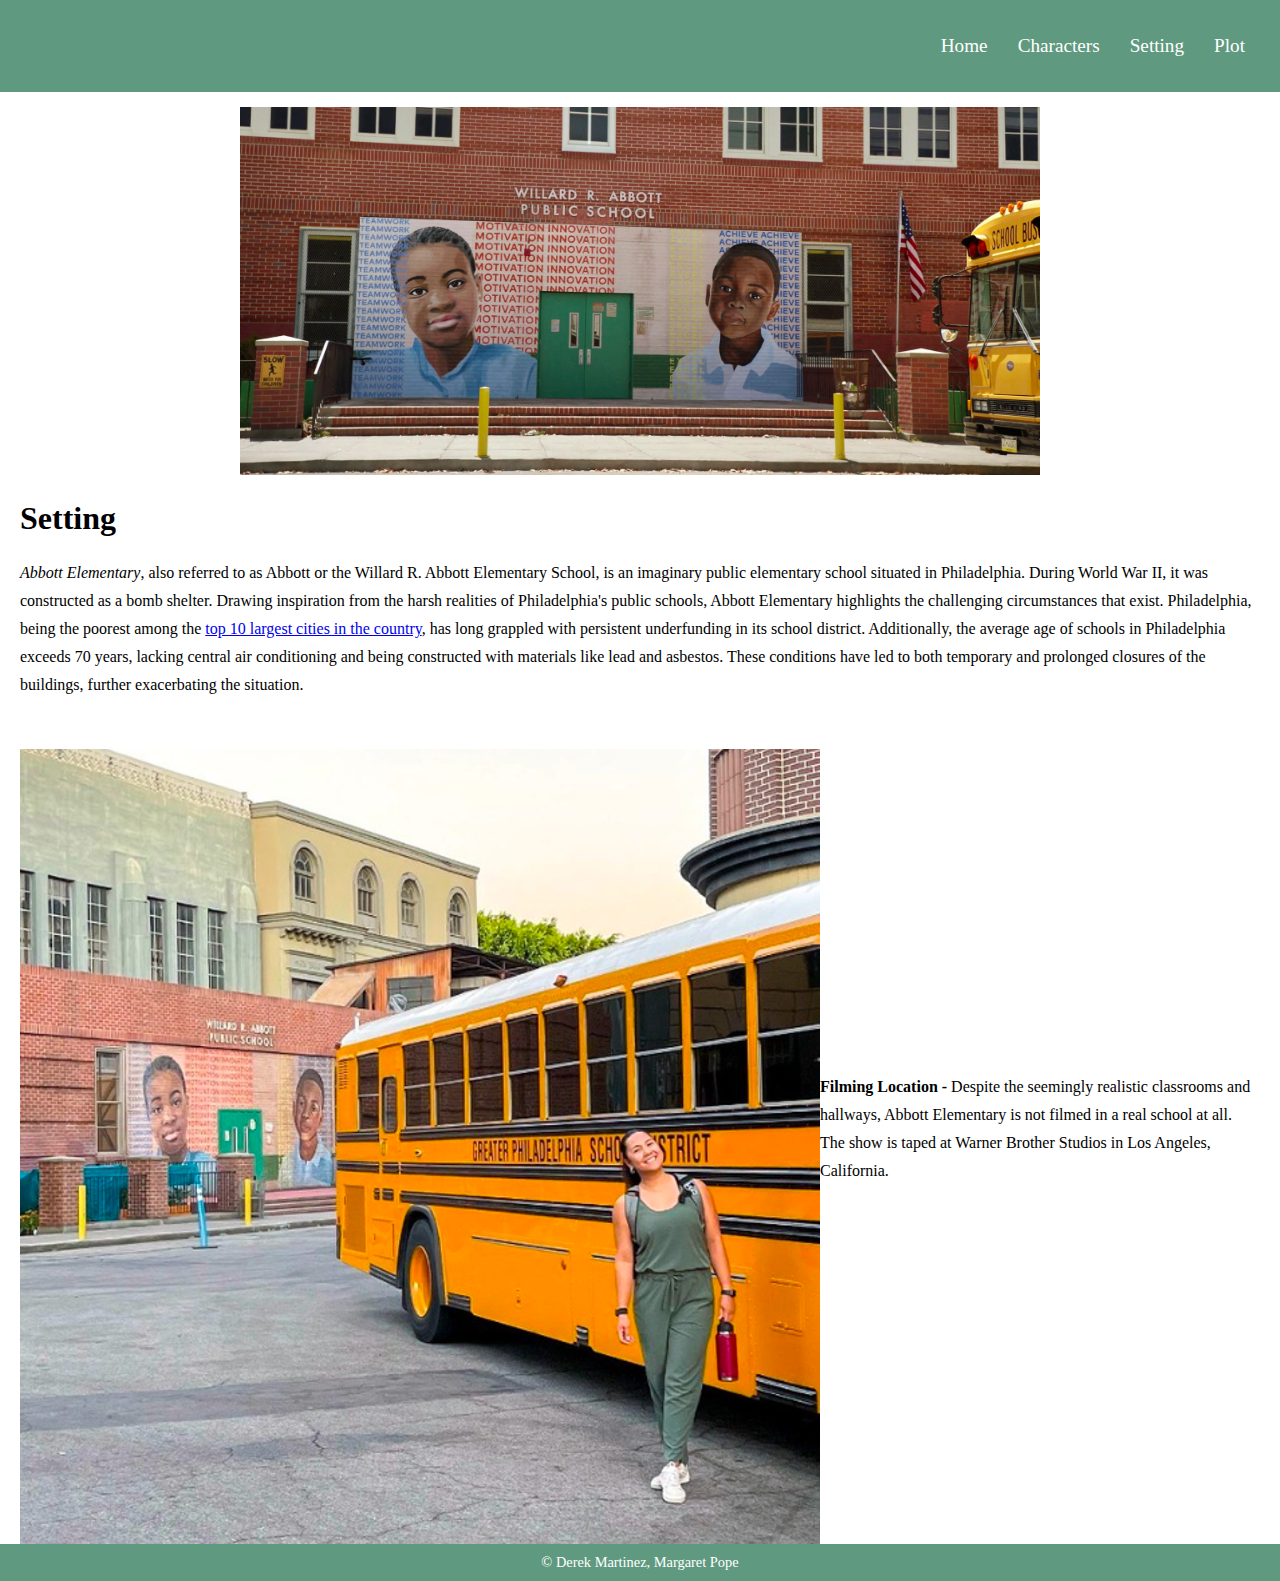
==== characters.html @ 4ed56764 "add characters.html" ====
<!DOCTYPE html>
<html lang="en">
<head>
    <meta charset="UTF-8">
    <meta name="viewport" content="width=device-width, initial-scale=1.0">
    <link rel="stylesheet" href="style.css">
    <title>Abbott Elementary - Setting</title>
</head>
<body class="body">
    <header class="header">
        <nav class="header__nav">
            <a class="header__link" href="http://127.0.0.1:5500/AbbottElementary/home.html#">Home</a>
            <a class="header__link" href="#">Characters</a>
            <a class="header__link" href="http://127.0.0.1:5500/AbbottElementary/setting.html#">Setting</a>
            <a class="header__link" href="#">Plot</a>
        </nav>
    </header>
    <main class="main">
        <section>
            <img class="img__primary" src="abott-elementary-setting.png" alt="Abbott Elementary">
             
        </section> 
        <article class="article">
            <h1>Setting</h1>
            <p class="article__p"><em>Abbott Elementary</em>, also referred to as Abbott or the Willard R. Abbott Elementary School, is an imaginary public elementary school situated in Philadelphia. During World War II, it was constructed as a bomb shelter. Drawing inspiration from the harsh realities of Philadelphia's public schools, Abbott Elementary highlights the challenging circumstances that exist. Philadelphia, being the poorest among the <a href="#">top 10 largest cities in the country</a>, has long grappled with persistent underfunding in its school district. Additionally, the average age of schools in Philadelphia exceeds 70 years, lacking central air conditioning and being constructed with materials like lead and asbestos. These conditions have led to both temporary and prolonged closures of the buildings, further exacerbating the situation. </p>
            <div class="container">
            <img class="img__secondary" src="abbott-filming-set.png" alt="random image">
            <p class="article__p"><b>Filming Location - </b>Despite the seemingly realistic classrooms and hallways, Abbott Elementary is not filmed in a real school at all. The show is taped at Warner Brother Studios in Los Angeles, California.</p>
        </div>
        </article>    
    </main>
    <footer class="footer"> &copy Derek Martinez, Margaret Pope</footer>
</body>
</html>
---- style.css ----
:root {
    --background-color: #5F9A80;
    --background-color-light: white;
    --text-light: white;
    --link-hover: #FFFFA7;
}

.body {
    display: flex;
    flex-direction: column;
    font-family: Georgia, 'Times New Roman', Times, serif;
    min-height: 100vh;
    margin: 0;
}

.header {
    background-color: var(--background-color);
    padding: 20px;
    font-size: 1.2rem;
}

.header__nav {
    display: flex;
    justify-content: flex-end; /* Updated: align links to the right */
    margin-right: auto;
    margin-bottom: auto;
}

.header__link {
    text-decoration: none;
    color: var(--text-light);
    padding: 15px;
    transition: 1000ms;
}

.header__link:hover {
    text-decoration: underline;
    color: var(--link-hover);
}

.layout {
    max-width: 800px;
    margin: 0 auto;
    box-sizing: border-box;
}

.main {
    display: flex;
    flex-direction: column;
    align-items: center;
    padding-top: 15px;
    margin: 0 20px;
}

.main__caption {
    font-size: .6rem;
}
/* BEM classes for links in the paragraphs */
.main__link {
    color: var(--background-color);
    text-decoration: none;
}

.main__link:hover {
    text-decoration: underline;
    background-color: var(--background-color);
    color: white;
}

/* Banner Image */
.img__primary {
    max-width: 100%;
    width: 100%;
    height: auto;
}

.container {
    display: flex;
    align-items: center;
    justify-content: center 
}

/* Images within body floating left to the text */
.img--large {
    float: left;
    max-width: 500px;
    margin: 25px 20px;
    display: flex;
    align-items: center;
    justify-content: center 
}

.img--small {
    float: left;
    max-width: 200px;
    margin: 25px 20px;
    display: flex;
    align-items: center;
    justify-content: center 
}

.article__h1 {
    font-size: 1.3rem;
    text-align: center;
}

.article__p {
    margin-bottom: 50px;
    line-height: 1.75;
}

.footer {
    background-color: var(--background-color);
    color: var(--text-light);
    text-align: center;
    padding: 10px;
    margin-top: auto;
    font-size: 0.9rem;
}

@media (min-width: 800px) {
    .img__primary {
        max-width: 800px;
        width: auto;
    }
}

@media screen and (max-width: 800px) {

.header__link {
    padding: 10px ;
}
    
.header__nav  {
    flex-direction: row;
    justify-content: center;
    align-items: center;
}

.main__caption {
    font-size: 0.5rem;
}

h1 {
    font-size: 1.3rem;
}

p {
    font-size: .8rem;
}

.container {
    display: flex;
    flex-wrap: wrap;
    justify-content: center;
}

.img__secondary {
    float: none;
    display: block;
    margin: none;
}
}
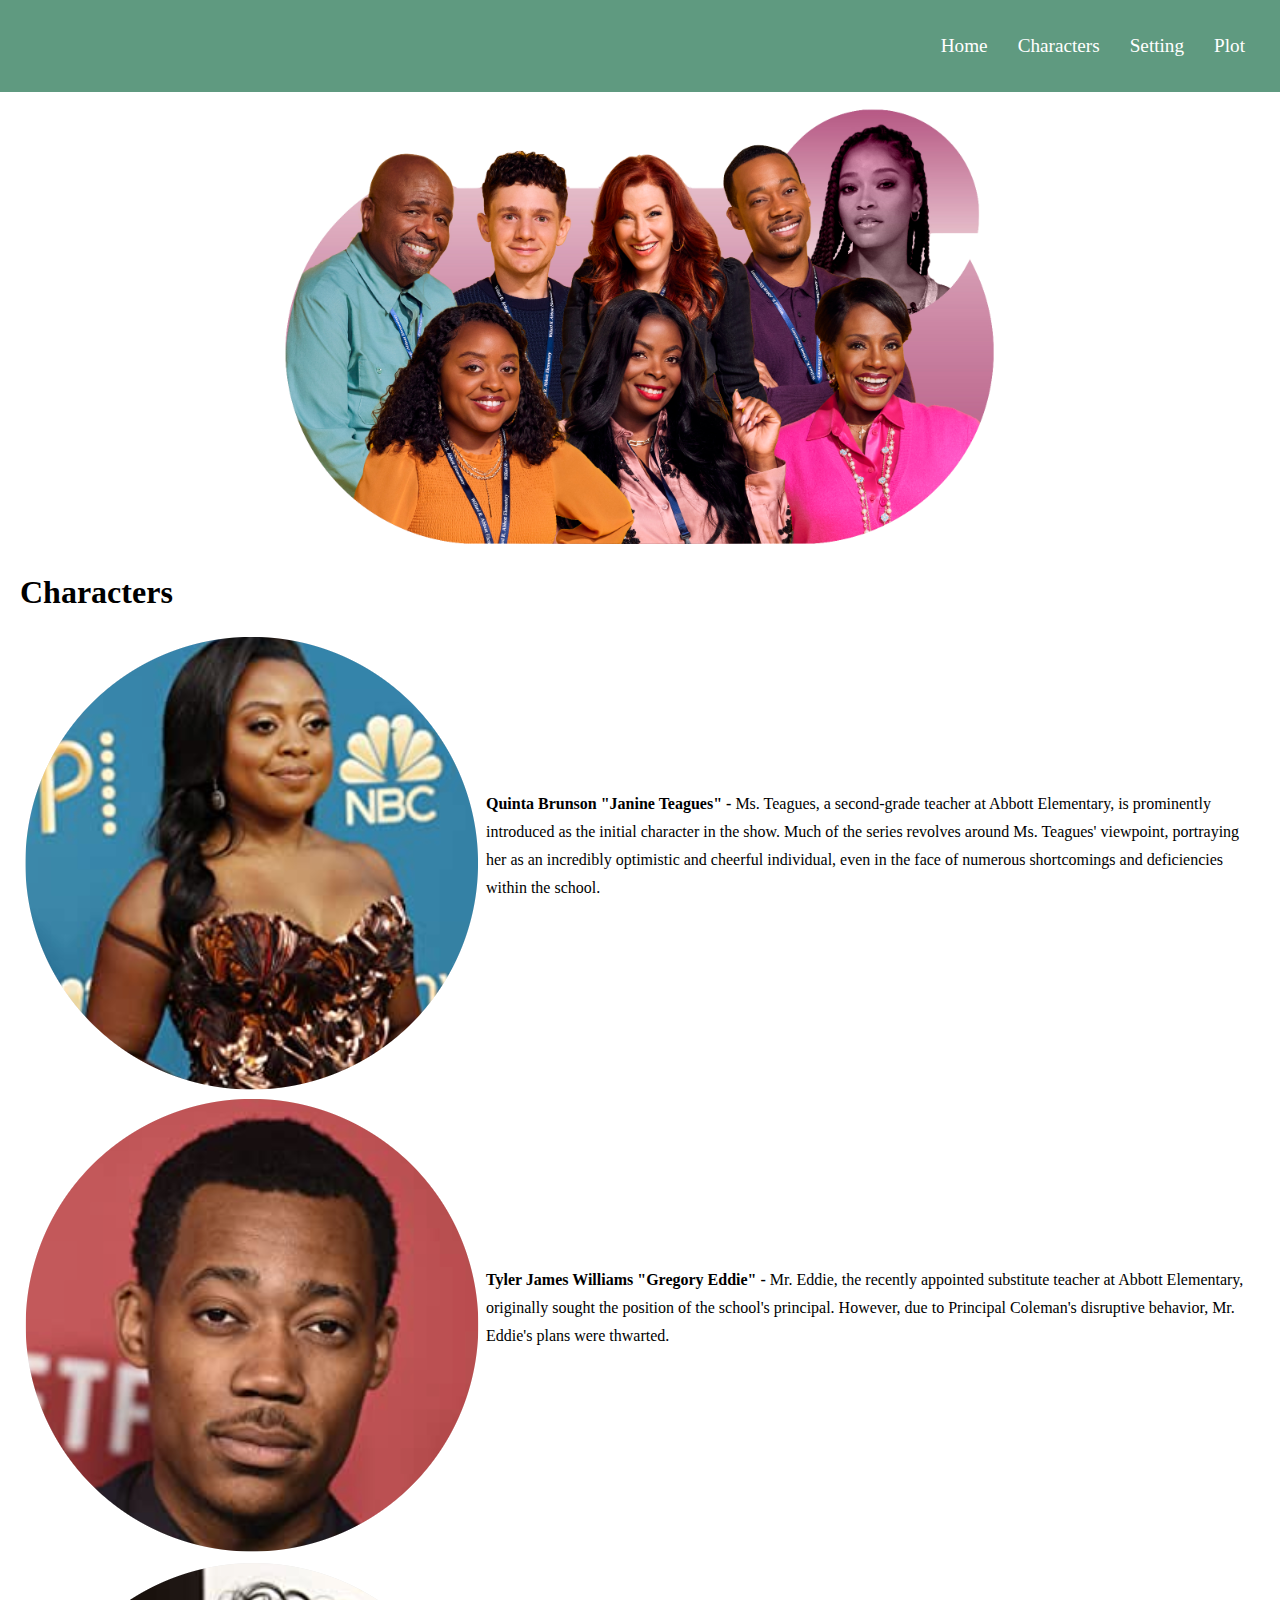
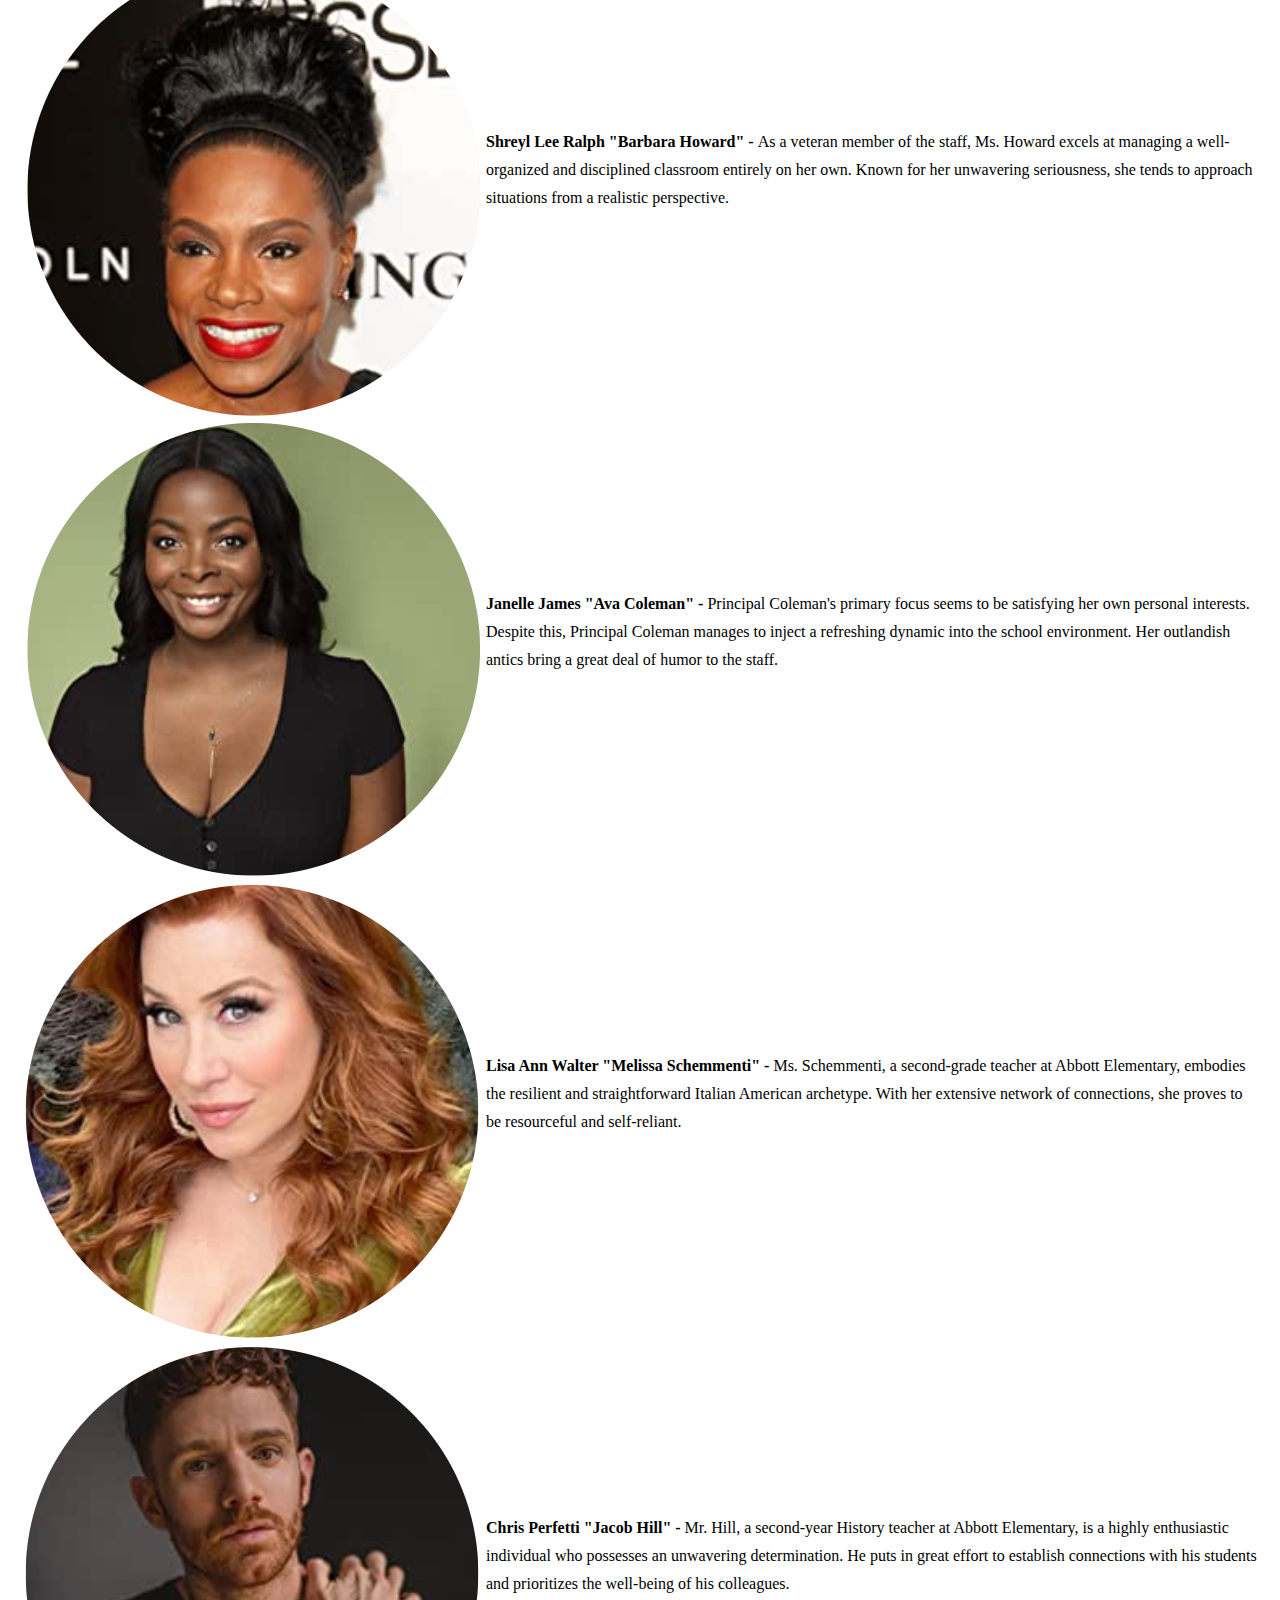
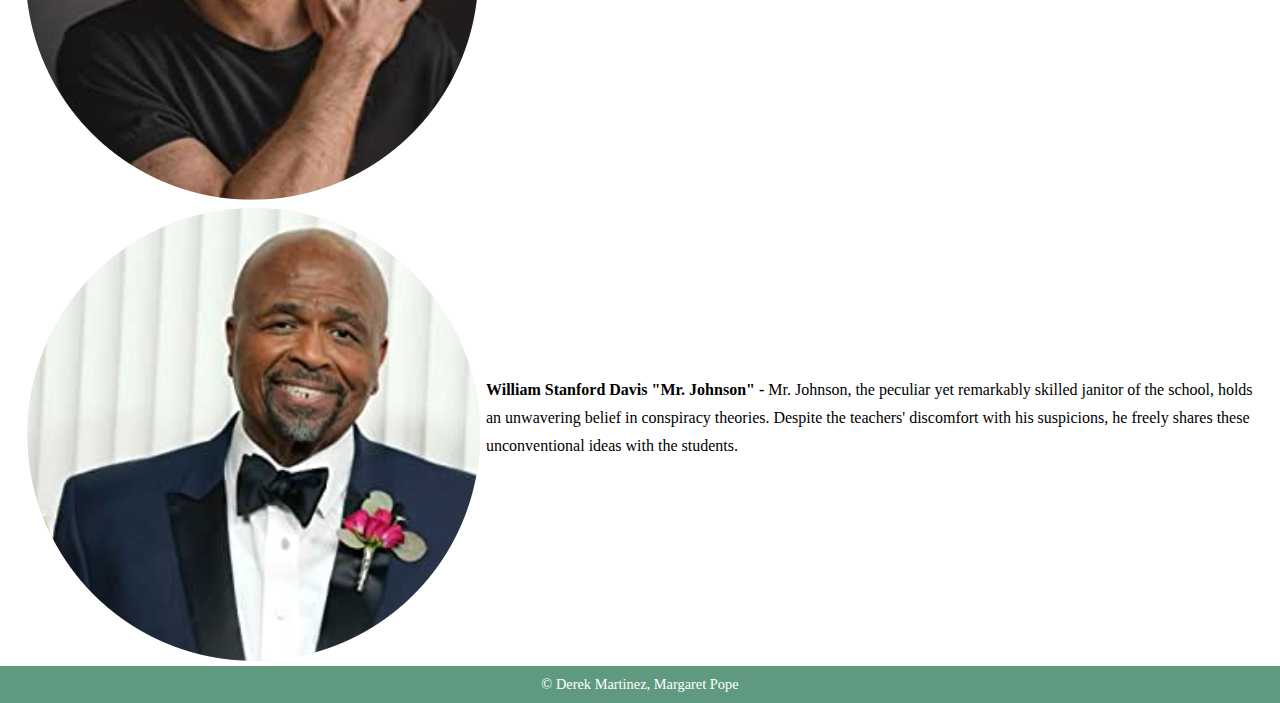
==== commit 923e71be: "add content to characters.html" ====
--- a/characters.html
+++ b/characters.html
@@ -10,23 +10,47 @@
     <header class="header">
         <nav class="header__nav">
             <a class="header__link" href="http://127.0.0.1:5500/AbbottElementary/home.html#">Home</a>
-            <a class="header__link" href="#">Characters</a>
+            <a class="header__link" href="http://127.0.0.1:5500/AbbottElementary/characters.html#">Characters</a>
             <a class="header__link" href="http://127.0.0.1:5500/AbbottElementary/setting.html#">Setting</a>
             <a class="header__link" href="#">Plot</a>
         </nav>
     </header>
     <main class="main">
         <section>
-            <img class="img__primary" src="abott-elementary-setting.png" alt="Abbott Elementary">
+            <img class="img__primary" src="abbott-cast.png" alt="Abbott Elementary">
              
         </section> 
         <article class="article">
-            <h1>Setting</h1>
-            <p class="article__p"><em>Abbott Elementary</em>, also referred to as Abbott or the Willard R. Abbott Elementary School, is an imaginary public elementary school situated in Philadelphia. During World War II, it was constructed as a bomb shelter. Drawing inspiration from the harsh realities of Philadelphia's public schools, Abbott Elementary highlights the challenging circumstances that exist. Philadelphia, being the poorest among the <a href="#">top 10 largest cities in the country</a>, has long grappled with persistent underfunding in its school district. Additionally, the average age of schools in Philadelphia exceeds 70 years, lacking central air conditioning and being constructed with materials like lead and asbestos. These conditions have led to both temporary and prolonged closures of the buildings, further exacerbating the situation. </p>
-            <div class="container">
-            <img class="img__secondary" src="abbott-filming-set.png" alt="random image">
-            <p class="article__p"><b>Filming Location - </b>Despite the seemingly realistic classrooms and hallways, Abbott Elementary is not filmed in a real school at all. The show is taped at Warner Brother Studios in Los Angeles, California.</p>
+            <h1>Characters</h1>
+        <div class="container">
+            <img class="img__secondary" src="quinta-brunson.png" alt="quinta brunson">
+            <p class="article__p"><b> Quinta Brunson "Janine Teagues" - </b>Ms. Teagues, a second-grade teacher at Abbott Elementary, is prominently introduced as the initial character in the show. Much of the series revolves around Ms. Teagues' viewpoint, portraying her as an incredibly optimistic and cheerful individual, even in the face of numerous shortcomings and deficiencies within the school.</p>
         </div>
+        <div class="container">
+            <img class="img__secondary" src="tyler-james-williams.png" alt="tyler james williams">
+            <p class="article__p"><b>Tyler James Williams "Gregory Eddie" - </b>Mr. Eddie, the recently appointed substitute teacher at Abbott Elementary, originally sought the position of the school's principal. However, due to Principal Coleman's disruptive behavior, Mr. Eddie's plans were thwarted.</p>
+        </div>
+        <div class="container">
+            <img class="img__secondary" src="sheryl-lee-ralph.png" alt="sheryl lee ralph">
+            <p class="article__p"><b>Shreyl Lee Ralph "Barbara Howard" - </b>As a veteran member of the staff, Ms. Howard excels at managing a well-organized and disciplined classroom entirely on her own. Known for her unwavering seriousness, she tends to approach situations from a realistic perspective.</p>
+        </div>
+        <div class="container">
+            <img class="img__secondary" src="janelle-james.png" alt="janelle james">
+            <p class="article__p"><b>Janelle James "Ava Coleman" - </b>Principal Coleman's primary focus seems to be satisfying her own personal interests. Despite this, Principal Coleman manages to inject a refreshing dynamic into the school environment. Her outlandish antics bring a great deal of humor to the staff.</p>
+        </div>
+        <div class="container">
+            <img class="img__secondary" src="lisa-ann-walter.png" alt="lisa ann walter">
+            <p class="article__p"><b>Lisa Ann Walter "Melissa Schemmenti" - </b>Ms. Schemmenti, a second-grade teacher at Abbott Elementary, embodies the resilient and straightforward Italian American archetype. With her extensive network of connections, she proves to be resourceful and self-reliant.</p>
+        </div>
+        <div class="container">
+            <img class="img__secondary" src="chris-perfetti.png" alt="chris perfetti">
+            <p class="article__p"><b>Chris Perfetti "Jacob Hill" - </b>Mr. Hill, a second-year History teacher at Abbott Elementary, is a highly enthusiastic individual who possesses an unwavering determination. He puts in great effort to establish connections with his students and prioritizes the well-being of his colleagues.</p>
+        </div>
+        <div class="container">
+            <img class="img__secondary" src="william-stanford-davis.png" alt="william stanford davis">
+            <p class="article__p"><b>William Stanford Davis "Mr. Johnson" - </b>Mr. Johnson, the peculiar yet remarkably skilled janitor of the school, holds an unwavering belief in conspiracy theories. Despite the teachers' discomfort with his suspicions, he freely shares these unconventional ideas with the students. </p>
+        </div>
+        
         </article>    
     </main>
     <footer class="footer"> &copy Derek Martinez, Margaret Pope</footer>
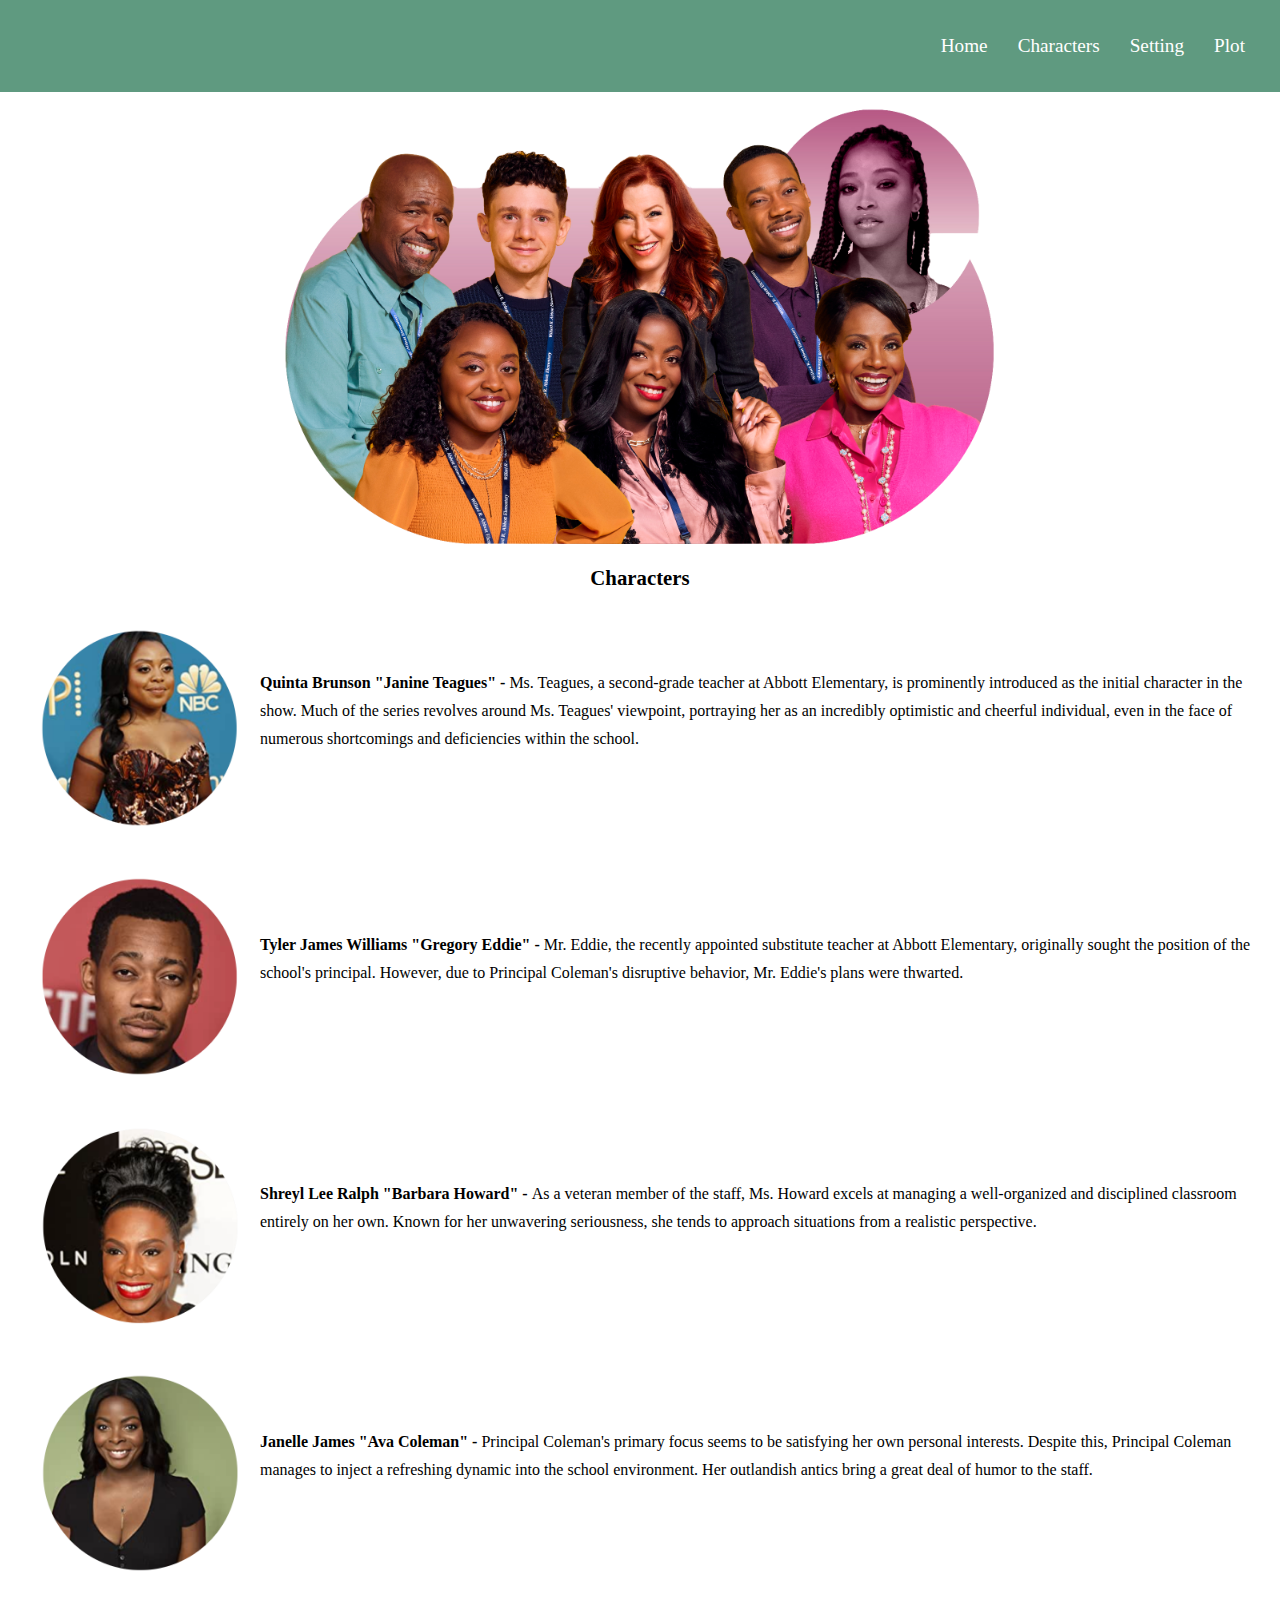
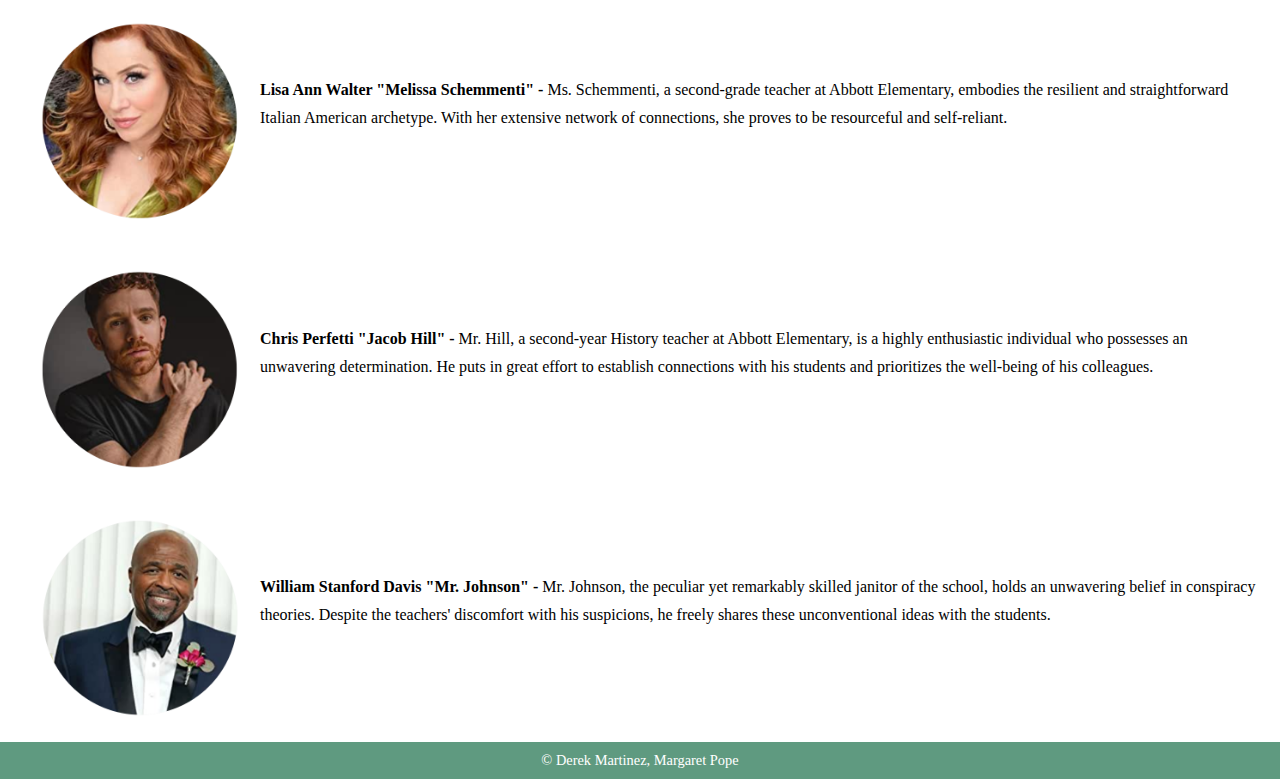
==== commit 59d93492: "minor edits" ====
--- a/characters.html
+++ b/characters.html
@@ -9,48 +9,46 @@
 <body class="body">
     <header class="header">
         <nav class="header__nav">
-            <a class="header__link" href="http://127.0.0.1:5500/AbbottElementary/home.html#">Home</a>
-            <a class="header__link" href="http://127.0.0.1:5500/AbbottElementary/characters.html#">Characters</a>
-            <a class="header__link" href="http://127.0.0.1:5500/AbbottElementary/setting.html#">Setting</a>
-            <a class="header__link" href="#">Plot</a>
+            <a class="header__link" href="home.html">Home</a>
+            <a class="header__link" href="characters.html">Characters</a>
+            <a class="header__link" href="setting.html">Setting</a>
+            <a class="header__link" href="plot.html">Plot</a>
         </nav>
     </header>
     <main class="main">
         <section>
             <img class="img__primary" src="abbott-cast.png" alt="Abbott Elementary">
-             
         </section> 
         <article class="article">
-            <h1>Characters</h1>
+            <h1 class="article__h1">Characters</h1>
         <div class="container">
-            <img class="img__secondary" src="quinta-brunson.png" alt="quinta brunson">
+            <img class="img--small" src="quinta-brunson.png" alt="quinta brunson">
             <p class="article__p"><b> Quinta Brunson "Janine Teagues" - </b>Ms. Teagues, a second-grade teacher at Abbott Elementary, is prominently introduced as the initial character in the show. Much of the series revolves around Ms. Teagues' viewpoint, portraying her as an incredibly optimistic and cheerful individual, even in the face of numerous shortcomings and deficiencies within the school.</p>
         </div>
         <div class="container">
-            <img class="img__secondary" src="tyler-james-williams.png" alt="tyler james williams">
+            <img class="img--small" src="tyler-james-williams.png" alt="tyler james williams">
             <p class="article__p"><b>Tyler James Williams "Gregory Eddie" - </b>Mr. Eddie, the recently appointed substitute teacher at Abbott Elementary, originally sought the position of the school's principal. However, due to Principal Coleman's disruptive behavior, Mr. Eddie's plans were thwarted.</p>
         </div>
         <div class="container">
-            <img class="img__secondary" src="sheryl-lee-ralph.png" alt="sheryl lee ralph">
+            <img class="img--small" src="sheryl-lee-ralph.png" alt="sheryl lee ralph">
             <p class="article__p"><b>Shreyl Lee Ralph "Barbara Howard" - </b>As a veteran member of the staff, Ms. Howard excels at managing a well-organized and disciplined classroom entirely on her own. Known for her unwavering seriousness, she tends to approach situations from a realistic perspective.</p>
         </div>
         <div class="container">
-            <img class="img__secondary" src="janelle-james.png" alt="janelle james">
+            <img class="img--small" src="janelle-james.png" alt="janelle james">
             <p class="article__p"><b>Janelle James "Ava Coleman" - </b>Principal Coleman's primary focus seems to be satisfying her own personal interests. Despite this, Principal Coleman manages to inject a refreshing dynamic into the school environment. Her outlandish antics bring a great deal of humor to the staff.</p>
         </div>
         <div class="container">
-            <img class="img__secondary" src="lisa-ann-walter.png" alt="lisa ann walter">
+            <img class="img--small" src="lisa-ann-walter.png" alt="lisa ann walter">
             <p class="article__p"><b>Lisa Ann Walter "Melissa Schemmenti" - </b>Ms. Schemmenti, a second-grade teacher at Abbott Elementary, embodies the resilient and straightforward Italian American archetype. With her extensive network of connections, she proves to be resourceful and self-reliant.</p>
         </div>
         <div class="container">
-            <img class="img__secondary" src="chris-perfetti.png" alt="chris perfetti">
+            <img class="img--small" src="chris-perfetti.png" alt="chris perfetti">
             <p class="article__p"><b>Chris Perfetti "Jacob Hill" - </b>Mr. Hill, a second-year History teacher at Abbott Elementary, is a highly enthusiastic individual who possesses an unwavering determination. He puts in great effort to establish connections with his students and prioritizes the well-being of his colleagues.</p>
         </div>
         <div class="container">
-            <img class="img__secondary" src="william-stanford-davis.png" alt="william stanford davis">
+            <img class="img--small" src="william-stanford-davis.png" alt="william stanford davis">
             <p class="article__p"><b>William Stanford Davis "Mr. Johnson" - </b>Mr. Johnson, the peculiar yet remarkably skilled janitor of the school, holds an unwavering belief in conspiracy theories. Despite the teachers' discomfort with his suspicions, he freely shares these unconventional ideas with the students. </p>
         </div>
-        
         </article>    
     </main>
     <footer class="footer"> &copy Derek Martinez, Margaret Pope</footer>
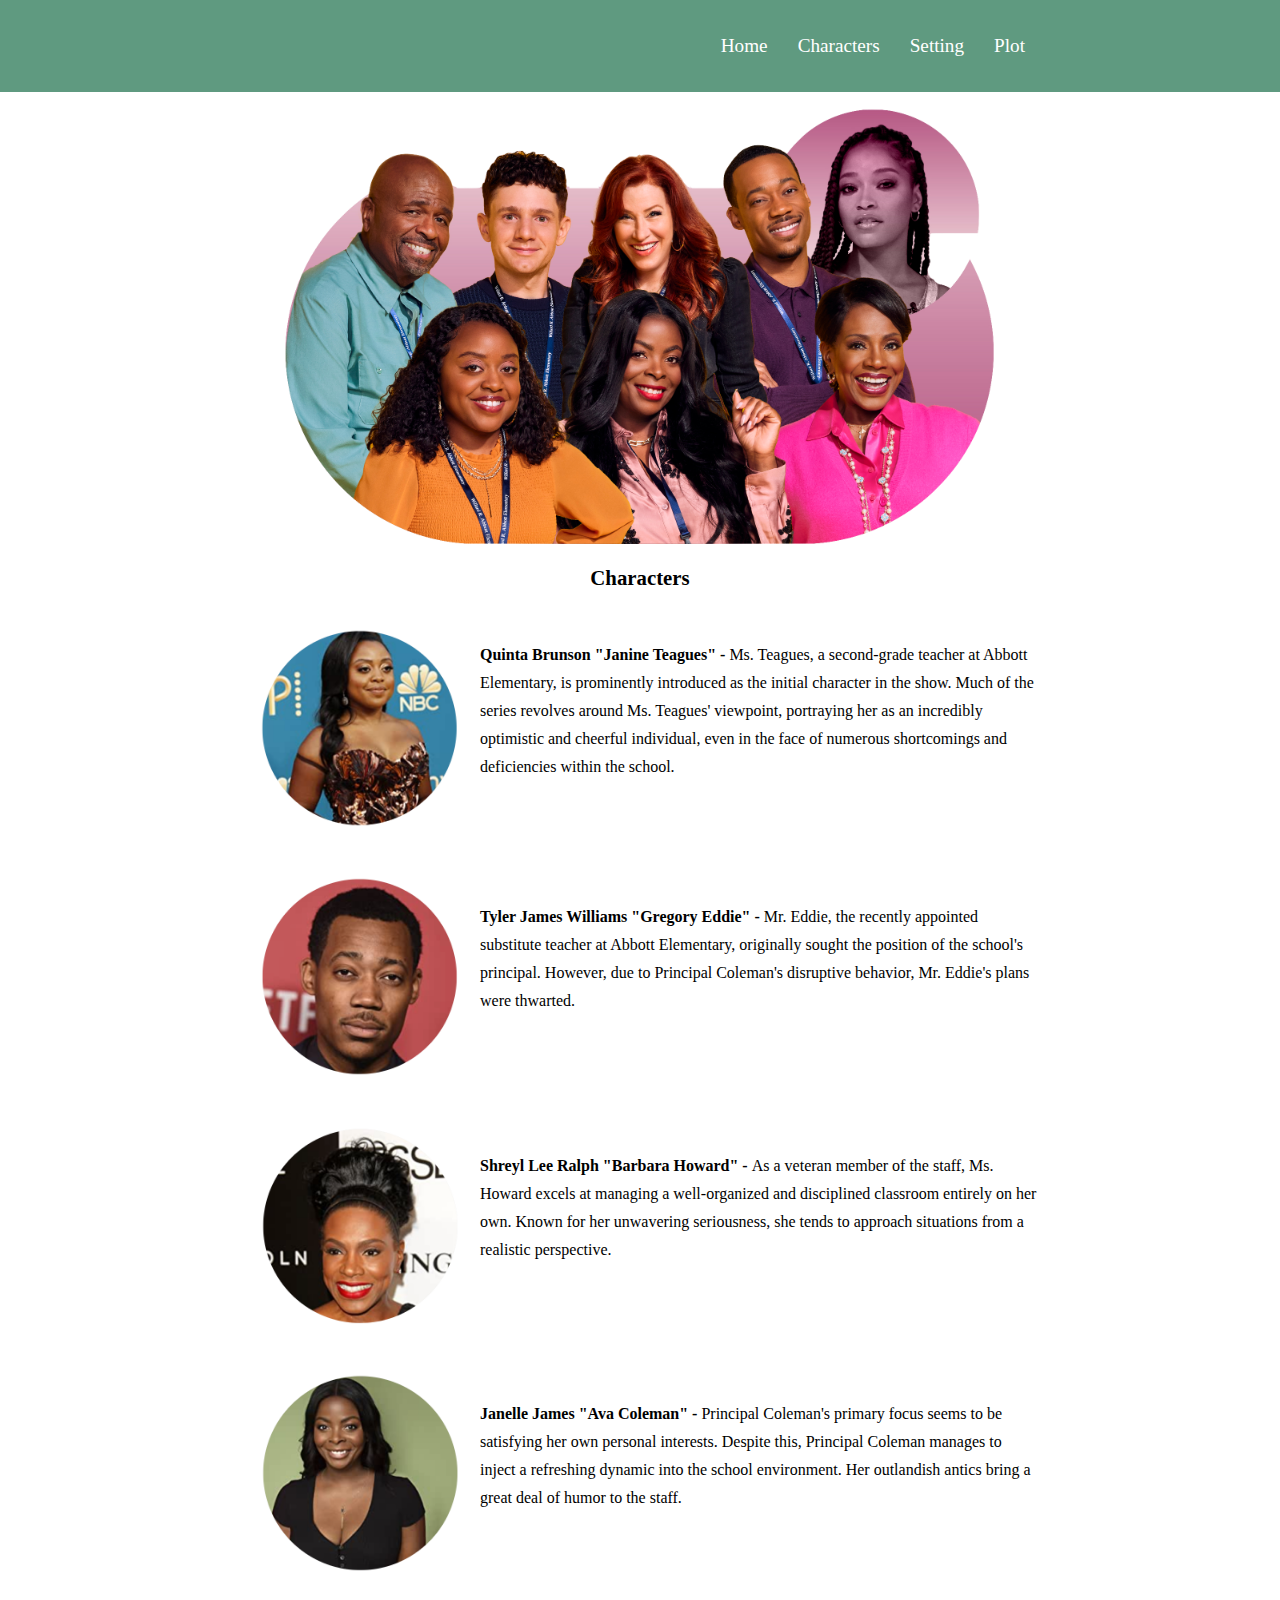
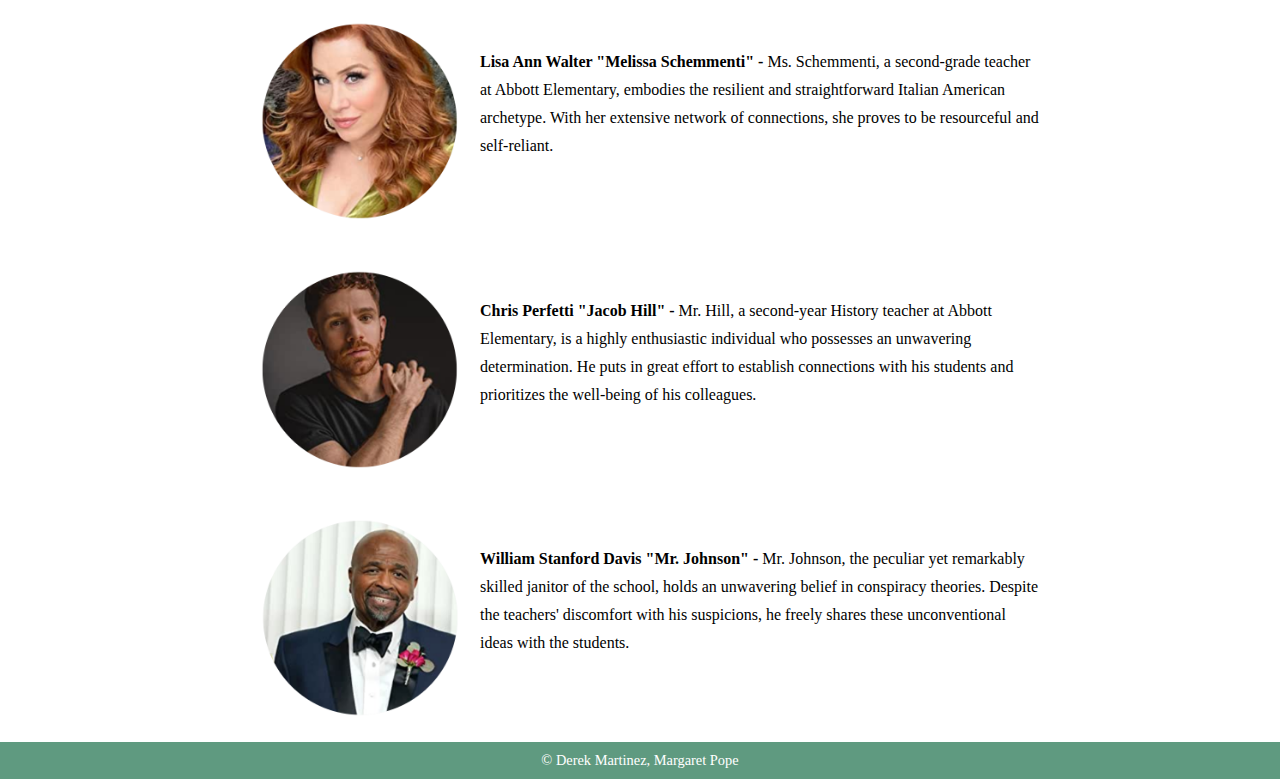
==== commit 451019ca: "fixed max width" ====
--- a/characters.html
+++ b/characters.html
@@ -4,11 +4,11 @@
     <meta charset="UTF-8">
     <meta name="viewport" content="width=device-width, initial-scale=1.0">
     <link rel="stylesheet" href="style.css">
-    <title>Abbott Elementary - Setting</title>
+    <title>Abbott Elementary - Characters</title>
 </head>
 <body class="body">
     <header class="header">
-        <nav class="header__nav">
+        <nav class="header__nav layout">
             <a class="header__link" href="home.html">Home</a>
             <a class="header__link" href="characters.html">Characters</a>
             <a class="header__link" href="setting.html">Setting</a>
@@ -19,7 +19,7 @@
         <section>
             <img class="img__primary" src="abbott-cast.png" alt="Abbott Elementary">
         </section> 
-        <article class="article">
+        <article class="article layout">
             <h1 class="article__h1">Characters</h1>
         <div class="container">
             <img class="img--small" src="quinta-brunson.png" alt="quinta brunson">
